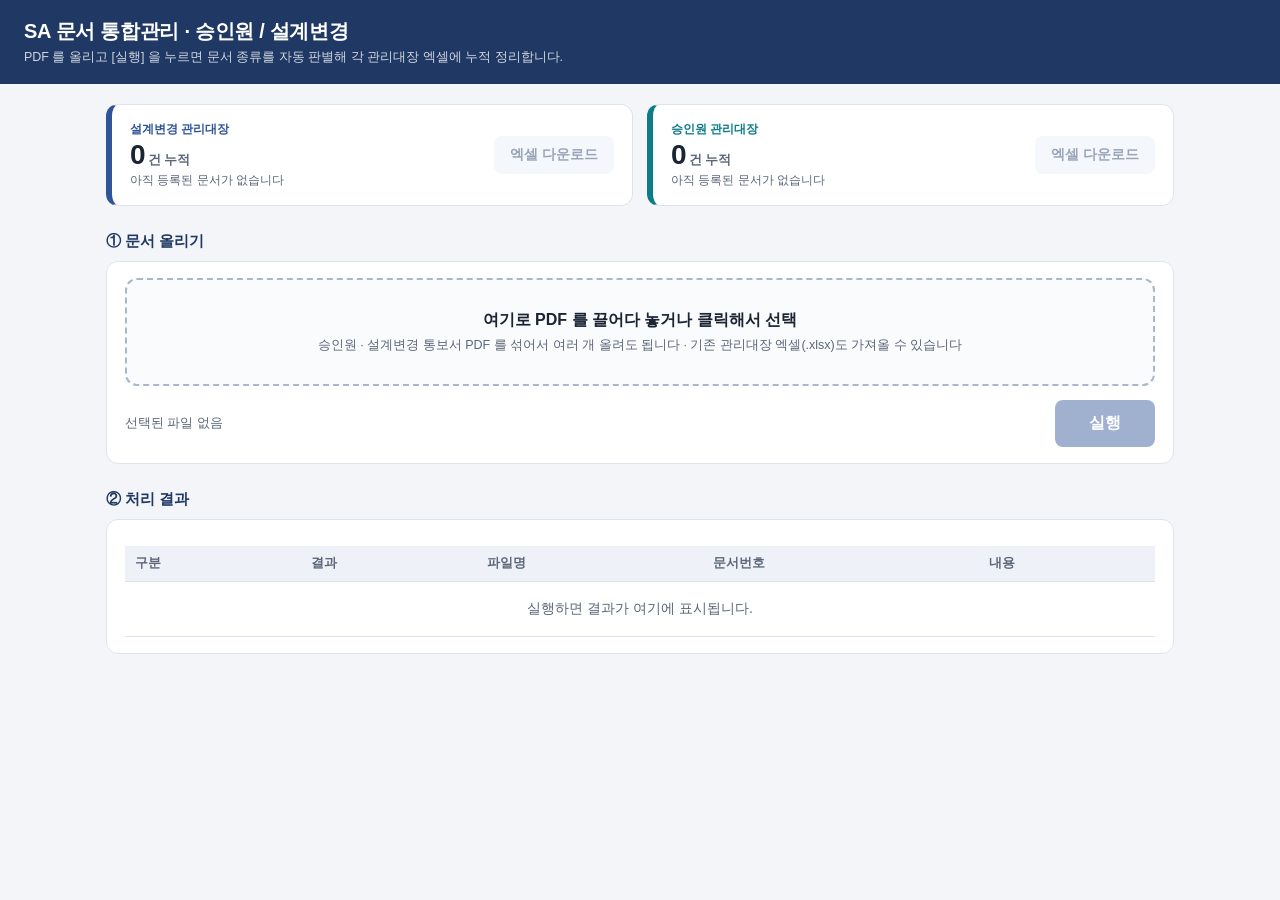
==== SA_문서통합관리/web/index.html @ 0dd3e454 "승인원·설계변경 통합관리 웹앱: 한 화면 업로드 → 자동 판별 → 대장 누적 → 엑셀 다운로드 - app.py(Flask/waitress) + web/index.html 단일 화면" ====
<!doctype html>
<html lang="ko">
<head>
<meta charset="utf-8">
<meta name="viewport" content="width=device-width, initial-scale=1">
<title>SA 문서 통합관리</title>
<style>
  :root {
    --bg: #f3f5f9; --card: #ffffff; --ink: #1b2433; --sub: #5b6678; --line: #dfe4ec;
    --brand: #1f3864; --brand-2: #2f5597; --accent: #e8eef8;
    --ok: #1e7b3c; --ok-bg: #e3f4e8; --warn: #8a6100; --warn-bg: #fff3cd;
    --dup: #a2321b; --dup-bg: #fde4dd; --err: #6b2a8a; --err-bg: #f1e4f8;
    --ecn: #2f5597; --apr: #0e7c86;
  }
  * { box-sizing: border-box; }
  body { margin: 0; background: var(--bg); color: var(--ink);
         font-family: "Malgun Gothic", "맑은 고딕", "Apple SD Gothic Neo", sans-serif; font-size: 14px; }
  header { background: var(--brand); color: #fff; padding: 18px 24px; }
  header h1 { margin: 0; font-size: 20px; letter-spacing: -0.3px; }
  header p { margin: 4px 0 0; font-size: 12.5px; opacity: .8; }
  main { max-width: 1100px; margin: 0 auto; padding: 20px 16px 48px; }

  .ledgers { display: grid; grid-template-columns: repeat(auto-fit, minmax(300px, 1fr)); gap: 14px; }
  .card { background: var(--card); border: 1px solid var(--line); border-radius: 12px; padding: 16px 18px; }
  .ledger { display: flex; align-items: center; gap: 16px; border-left: 6px solid var(--ecn); }
  .ledger.approval { border-left-color: var(--apr); }
  .ledger .meta { flex: 1; min-width: 0; }
  .ledger .tag { font-size: 12px; font-weight: 700; color: var(--ecn); }
  .ledger.approval .tag { color: var(--apr); }
  .ledger .count { font-size: 28px; font-weight: 800; line-height: 1.2; }
  .ledger .count small { font-size: 13px; font-weight: 600; color: var(--sub); margin-left: 2px; }
  .ledger .file { font-size: 12px; color: var(--sub); overflow-wrap: anywhere; }
  .new { display: none; margin-left: 6px; background: #ff4d4f; color: #fff; font-size: 10.5px;
         padding: 1px 6px; border-radius: 8px; vertical-align: middle; }
  .ledger.updated .new { display: inline-block; }

  .btn { border: 0; border-radius: 8px; padding: 10px 16px; font-size: 14px; font-weight: 700;
         cursor: pointer; font-family: inherit; white-space: nowrap; }
  .btn:disabled { opacity: .45; cursor: not-allowed; }
  .btn.dl { background: var(--accent); color: var(--brand); }
  .btn.dl:not(:disabled):hover { background: #d6e1f3; }
  .btn.run { background: var(--brand-2); color: #fff; padding: 13px 34px; font-size: 16px; }
  .btn.run:not(:disabled):hover { background: var(--brand); }
  .btn.ghost { background: transparent; color: var(--sub); padding: 8px 10px; font-weight: 600; }

  h2 { font-size: 15px; margin: 26px 0 10px; color: var(--brand); }
  .drop { border: 2px dashed #a9b6cc; border-radius: 12px; background: #fafbfd; padding: 30px 16px;
          text-align: center; cursor: pointer; transition: .15s; }
  .drop.over { border-color: var(--brand-2); background: var(--accent); }
  .drop b { font-size: 16px; }
  .drop p { margin: 6px 0 0; color: var(--sub); font-size: 12.5px; }
  .files { margin-top: 10px; display: none; }
  .files.show { display: block; }
  .file-row { display: flex; align-items: center; gap: 10px; padding: 7px 10px; border-bottom: 1px solid var(--line); }
  .file-row:last-child { border-bottom: 0; }
  .file-row .nm { flex: 1; min-width: 0; overflow-wrap: anywhere; }
  .file-row .sz { color: var(--sub); font-size: 12px; }
  .file-row .x { border: 0; background: none; color: #999; font-size: 18px; cursor: pointer; line-height: 1; }
  .actions { display: flex; align-items: center; justify-content: space-between; gap: 10px; margin-top: 14px; flex-wrap: wrap; }
  .hint { color: var(--sub); font-size: 12.5px; }

  .summary { display: flex; gap: 8px; flex-wrap: wrap; margin-bottom: 10px; }
  .chip { padding: 5px 12px; border-radius: 16px; font-weight: 700; font-size: 13px; }
  .k-등록 { background: var(--ok-bg); color: var(--ok); }
  .k-확인필요 { background: var(--warn-bg); color: var(--warn); }
  .k-중복 { background: var(--dup-bg); color: var(--dup); }
  .k-오류 { background: var(--err-bg); color: var(--err); }
  .table-wrap { overflow-x: auto; }
  table { width: 100%; border-collapse: collapse; background: var(--card); }
  th, td { padding: 9px 10px; border-bottom: 1px solid var(--line); text-align: left; vertical-align: top; }
  th { background: #eef2f8; font-size: 12.5px; color: var(--sub); white-space: nowrap; }
  td .badge { display: inline-block; padding: 2px 8px; border-radius: 6px; font-size: 12px; font-weight: 700; white-space: nowrap; }
  .t-설계변경 { background: #e2e9f6; color: var(--ecn); }
  .t-승인원 { background: #dcf1f2; color: var(--apr); }
  .t-미분류 { background: #eee; color: #666; }
  td.msg { color: var(--sub); font-size: 13px; overflow-wrap: anywhere; }
  td.key { font-weight: 700; white-space: nowrap; }
  .empty { color: var(--sub); text-align: center; padding: 18px; }

  .spinner { display: inline-block; width: 16px; height: 16px; border: 2px solid rgba(255,255,255,.5);
             border-top-color: #fff; border-radius: 50%; animation: spin .8s linear infinite; vertical-align: -3px; margin-right: 6px; }
  @keyframes spin { to { transform: rotate(360deg); } }

  .modal-bg { position: fixed; inset: 0; background: rgba(15, 23, 42, .45); display: none;
              align-items: center; justify-content: center; padding: 16px; z-index: 10; }
  .modal-bg.show { display: flex; }
  .modal { background: #fff; border-radius: 14px; max-width: 560px; width: 100%; max-height: 80vh;
           display: flex; flex-direction: column; box-shadow: 0 20px 50px rgba(0,0,0,.25); }
  .modal h3 { margin: 0; padding: 16px 20px; font-size: 17px; border-bottom: 1px solid var(--line); }
  .modal.dup h3 { color: var(--dup); }
  .modal.err h3 { color: var(--err); }
  .modal .body { padding: 14px 20px; overflow-y: auto; }
  .modal .body .it { padding: 8px 0; border-bottom: 1px dashed var(--line); }
  .modal .body .it:last-child { border-bottom: 0; }
  .modal .body .it b { overflow-wrap: anywhere; }
  .modal .body .it div { color: var(--sub); font-size: 13px; margin-top: 3px; overflow-wrap: anywhere; }
  .modal .foot { padding: 12px 20px; border-top: 1px solid var(--line); text-align: right; }
  .modal .foot .btn { background: var(--brand-2); color: #fff; }
  @media (max-width: 560px) {
    header { padding: 14px 16px; }
    .ledger { flex-wrap: wrap; }
    .btn.run { width: 100%; }
    thead { display: none; }
    table, tbody, tr, td { display: block; width: 100%; }
    tr { border-bottom: 1px solid var(--line); padding: 8px 0; }
    td { border: 0; padding: 3px 4px; }
    td:nth-child(1), td:nth-child(2) { display: inline-block; width: auto; }
    td.key:empty { display: none; }
  }
</style>
</head>
<body>
<header>
  <h1>SA 문서 통합관리 · 승인원 / 설계변경</h1>
  <p>PDF 를 올리고 [실행] 을 누르면 문서 종류를 자동 판별해 각 관리대장 엑셀에 누적 정리합니다.</p>
</header>
<main>
  <section class="ledgers">
    <div class="card ledger ecn" id="card-ecn">
      <div class="meta">
        <div class="tag">설계변경 관리대장<span class="new">NEW</span></div>
        <div class="count"><span id="ecn-count">0</span><small>건 누적</small></div>
        <div class="file" id="ecn-file">아직 등록된 문서가 없습니다</div>
      </div>
      <button class="btn dl" id="ecn-dl" disabled>엑셀 다운로드</button>
    </div>
    <div class="card ledger approval" id="card-approval">
      <div class="meta">
        <div class="tag">승인원 관리대장<span class="new">NEW</span></div>
        <div class="count"><span id="approval-count">0</span><small>건 누적</small></div>
        <div class="file" id="approval-file">아직 등록된 문서가 없습니다</div>
      </div>
      <button class="btn dl" id="approval-dl" disabled>엑셀 다운로드</button>
    </div>
  </section>

  <h2>① 문서 올리기</h2>
  <div class="card">
    <div class="drop" id="drop">
      <b>여기로 PDF 를 끌어다 놓거나 클릭해서 선택</b>
      <p>승인원 · 설계변경 통보서 PDF 를 섞어서 여러 개 올려도 됩니다 · 기존 관리대장 엑셀(.xlsx)도 가져올 수 있습니다</p>
      <input type="file" id="picker" accept=".pdf,.xlsx" multiple hidden>
    </div>
    <div class="files" id="files"></div>
    <div class="actions">
      <span class="hint" id="hint">선택된 파일 없음</span>
      <div>
        <button class="btn ghost" id="clear" hidden>전체 지우기</button>
        <button class="btn run" id="run" disabled>실행</button>
      </div>
    </div>
  </div>

  <h2>② 처리 결과</h2>
  <div class="card">
    <div class="summary" id="summary"></div>
    <div class="table-wrap">
      <table>
        <thead><tr><th>구분</th><th>결과</th><th>파일명</th><th>문서번호</th><th>내용</th></tr></thead>
        <tbody id="rows"><tr><td colspan="5" class="empty">실행하면 결과가 여기에 표시됩니다.</td></tr></tbody>
      </table>
    </div>
  </div>
</main>

<div class="modal-bg" id="modal-bg">
  <div class="modal" id="modal">
    <h3 id="modal-title"></h3>
    <div class="body" id="modal-body"></div>
    <div class="foot"><button class="btn" id="modal-ok">확인</button></div>
  </div>
</div>

<script>
(() => {
  const $ = (id) => document.getElementById(id);
  let picked = [];
  let modalQueue = [];

  const esc = (s) => String(s ?? "").replace(/[&<>"']/g, (c) => ({ "&": "&amp;", "<": "&lt;", ">": "&gt;", '"': "&quot;", "'": "&#39;" }[c]));
  const size = (n) => n > 1048576 ? (n / 1048576).toFixed(1) + " MB" : Math.max(1, Math.round(n / 1024)) + " KB";

  function renderLedger(kind, info, updated) {
    $(kind + "-count").textContent = info.count;
    $(kind + "-file").textContent = info.exists ? `${info.download_name} · 최종 저장 ${info.saved}` : "아직 등록된 문서가 없습니다";
    $(kind + "-dl").disabled = !info.exists;
    $("card-" + kind).classList.toggle("updated", !!updated);
  }

  async function refresh() {
    const r = await fetch("/api/status");
    const s = await r.json();
    renderLedger("ecn", s.ecn);
    renderLedger("approval", s.approval);
  }

  function renderFiles() {
    const box = $("files");
    box.classList.toggle("show", picked.length > 0);
    box.innerHTML = picked.map((f, i) =>
      `<div class="file-row"><span class="nm">${esc(f.name)}</span><span class="sz">${size(f.size)}</span>` +
      `<button class="x" data-i="${i}" title="빼기">×</button></div>`).join("");
    $("hint").textContent = picked.length ? `${picked.length}개 파일 선택됨` : "선택된 파일 없음";
    $("run").disabled = picked.length === 0;
    $("clear").hidden = picked.length === 0;
  }

  function addFiles(list) {
    for (const f of list) {
      if (!/\.(pdf|xlsx)$/i.test(f.name)) continue;
      if (!picked.some((p) => p.name === f.name && p.size === f.size)) picked.push(f);
    }
    renderFiles();
  }

  function showModal(kind, title, items) {
    modalQueue.push({ kind, title, items });
    if (!$("modal-bg").classList.contains("show")) nextModal();
  }
  function nextModal() {
    const m = modalQueue.shift();
    if (!m) { $("modal-bg").classList.remove("show"); return; }
    $("modal").className = "modal " + m.kind;
    $("modal-title").textContent = m.title;
    $("modal-body").innerHTML = m.items.map((it) =>
      `<div class="it"><b>${esc(it.head)}</b><div>${esc(it.text)}</div></div>`).join("");
    $("modal-bg").classList.add("show");
    $("modal-ok").focus();
  }

  function renderResults(data) {
    const res = data.results || [];
    const cnt = { 등록: 0, 확인필요: 0, 중복: 0, 오류: 0 };
    res.forEach((r) => cnt[r.kind] = (cnt[r.kind] || 0) + 1);
    $("summary").innerHTML = Object.entries(cnt).map(([k, v]) => `<span class="chip k-${k}">${k} ${v}</span>`).join("");
    $("rows").innerHTML = res.length ? res.map((r) =>
      `<tr><td><span class="badge t-${esc(r.type_label)}">${esc(r.type_label)}</span></td>` +
      `<td><span class="badge k-${esc(r.kind)}">${esc(r.kind)}</span></td>` +
      `<td>${esc(r.file)}</td><td class="key">${esc(r.key)}</td><td class="msg">${esc(r.msg)}</td></tr>`).join("")
      : `<tr><td colspan="5" class="empty">처리된 파일이 없습니다.</td></tr>`;

    const added = (t) => res.some((r) => r.type === t && (r.kind === "등록" || r.kind === "확인필요"));
    renderLedger("ecn", data.ecn, added("ecn"));
    renderLedger("approval", data.approval, added("approval"));

    if (data.errors && data.errors.length)
      showModal("err", "저장 오류", data.errors.map((e) => ({ head: "대장 저장 실패", text: e })));
    const dups = res.filter((r) => r.kind === "중복");
    if (dups.length)
      showModal("dup", `중복 문서입니다 - 등록하지 않았습니다 (${dups.length}건)`,
        dups.map((r) => ({ head: `[${r.type_label}] ${r.file}`, text: r.msg })));
    const errs = res.filter((r) => r.kind === "오류");
    if (errs.length)
      showModal("err", `인식할 수 없는 파일 (${errs.length}건)`,
        errs.map((r) => ({ head: r.file, text: r.msg })));
  }

  async function run() {
    if (!picked.length) return;
    const fd = new FormData();
    picked.forEach((f) => fd.append("files", f, f.name));
    $("run").disabled = true;
    $("run").innerHTML = `<span class="spinner"></span>처리 중… (${picked.length}개)`;
    try {
      const r = await fetch("/api/process", { method: "POST", body: fd });
      const data = await r.json();
      if (!r.ok) throw new Error(data.error || r.statusText);
      renderResults(data);
      picked = [];
      renderFiles();
    } catch (e) {
      showModal("err", "처리 실패", [{ head: "서버 오류", text: e.message || String(e) }]);
    } finally {
      $("run").textContent = "실행";
      $("run").disabled = picked.length === 0;
    }
  }

  const drop = $("drop");
  drop.addEventListener("click", () => $("picker").click());
  $("picker").addEventListener("change", (e) => { addFiles(e.target.files); e.target.value = ""; });
  ["dragenter", "dragover"].forEach((ev) => drop.addEventListener(ev, (e) => { e.preventDefault(); drop.classList.add("over"); }));
  ["dragleave", "drop"].forEach((ev) => drop.addEventListener(ev, (e) => { e.preventDefault(); drop.classList.remove("over"); }));
  drop.addEventListener("drop", (e) => addFiles(e.dataTransfer.files));
  window.addEventListener("dragover", (e) => e.preventDefault());
  window.addEventListener("drop", (e) => e.preventDefault());
  $("files").addEventListener("click", (e) => {
    const i = e.target.dataset.i;
    if (i !== undefined) { picked.splice(Number(i), 1); renderFiles(); }
  });
  $("clear").addEventListener("click", () => { picked = []; renderFiles(); });
  $("run").addEventListener("click", run);
  $("modal-ok").addEventListener("click", nextModal);
  $("ecn-dl").addEventListener("click", () => { location.href = "/download/ecn"; });
  $("approval-dl").addEventListener("click", () => { location.href = "/download/approval"; });
  refresh().catch(() => {});
})();
</script>
</body>
</html>
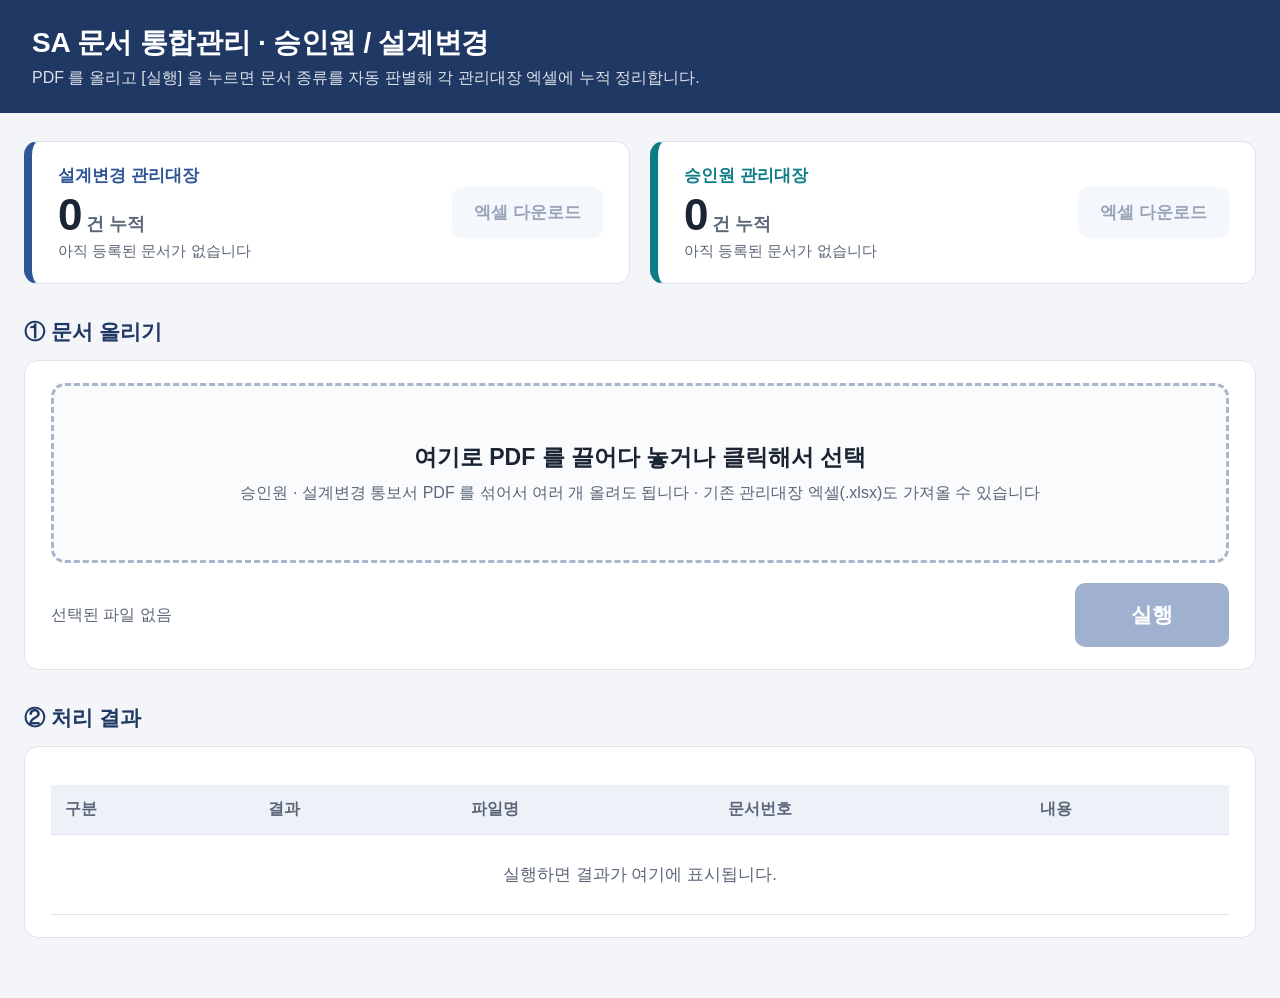
==== commit bfaf54bc: "통합관리 화면: 글자·버튼·업로드 영역 확대, 휴대폰 화면 다운로드 버튼 전체폭 Co-Authored-By: Claude Opus 5.5 <noreply@anthropic.com>" ====
--- a/SA_문서통합관리/web/index.html
+++ b/SA_문서통합관리/web/index.html
@@ -14,90 +14,97 @@
   }
   * { box-sizing: border-box; }
   body { margin: 0; background: var(--bg); color: var(--ink);
-         font-family: "Malgun Gothic", "맑은 고딕", "Apple SD Gothic Neo", sans-serif; font-size: 14px; }
-  header { background: var(--brand); color: #fff; padding: 18px 24px; }
-  header h1 { margin: 0; font-size: 20px; letter-spacing: -0.3px; }
-  header p { margin: 4px 0 0; font-size: 12.5px; opacity: .8; }
-  main { max-width: 1100px; margin: 0 auto; padding: 20px 16px 48px; }
-
-  .ledgers { display: grid; grid-template-columns: repeat(auto-fit, minmax(300px, 1fr)); gap: 14px; }
-  .card { background: var(--card); border: 1px solid var(--line); border-radius: 12px; padding: 16px 18px; }
-  .ledger { display: flex; align-items: center; gap: 16px; border-left: 6px solid var(--ecn); }
+         font-family: "Malgun Gothic", "맑은 고딕", "Apple SD Gothic Neo", sans-serif; font-size: 17px; }
+  header { background: var(--brand); color: #fff; padding: 24px 32px; }
+  header h1 { margin: 0; font-size: 28px; letter-spacing: -0.3px; }
+  header p { margin: 6px 0 0; font-size: 16px; opacity: .85; }
+  main { max-width: 1440px; margin: 0 auto; padding: 28px 24px 60px; }
+
+  .ledgers { display: grid; grid-template-columns: repeat(auto-fit, minmax(min(380px, 100%), 1fr)); gap: 20px; }
+  .card { background: var(--card); border: 1px solid var(--line); border-radius: 14px; padding: 22px 26px; }
+  .ledger { display: flex; align-items: center; gap: 20px; border-left: 8px solid var(--ecn); }
   .ledger.approval { border-left-color: var(--apr); }
   .ledger .meta { flex: 1; min-width: 0; }
-  .ledger .tag { font-size: 12px; font-weight: 700; color: var(--ecn); }
+  .ledger .tag { font-size: 17px; font-weight: 700; color: var(--ecn); }
   .ledger.approval .tag { color: var(--apr); }
-  .ledger .count { font-size: 28px; font-weight: 800; line-height: 1.2; }
-  .ledger .count small { font-size: 13px; font-weight: 600; color: var(--sub); margin-left: 2px; }
-  .ledger .file { font-size: 12px; color: var(--sub); overflow-wrap: anywhere; }
-  .new { display: none; margin-left: 6px; background: #ff4d4f; color: #fff; font-size: 10.5px;
-         padding: 1px 6px; border-radius: 8px; vertical-align: middle; }
+  .ledger .count { font-size: 44px; font-weight: 800; line-height: 1.25; }
+  .ledger .count small { font-size: 18px; font-weight: 600; color: var(--sub); margin-left: 4px; }
+  .ledger .file { font-size: 15px; color: var(--sub); overflow-wrap: anywhere; }
+  .new { display: none; margin-left: 8px; background: #ff4d4f; color: #fff; font-size: 13px;
+         padding: 2px 8px; border-radius: 8px; vertical-align: middle; }
   .ledger.updated .new { display: inline-block; }
 
-  .btn { border: 0; border-radius: 8px; padding: 10px 16px; font-size: 14px; font-weight: 700;
+  .btn { border: 0; border-radius: 10px; padding: 14px 22px; font-size: 17px; font-weight: 700;
          cursor: pointer; font-family: inherit; white-space: nowrap; }
   .btn:disabled { opacity: .45; cursor: not-allowed; }
   .btn.dl { background: var(--accent); color: var(--brand); }
   .btn.dl:not(:disabled):hover { background: #d6e1f3; }
-  .btn.run { background: var(--brand-2); color: #fff; padding: 13px 34px; font-size: 16px; }
+  .btn.run { background: var(--brand-2); color: #fff; padding: 18px 56px; font-size: 21px; }
   .btn.run:not(:disabled):hover { background: var(--brand); }
-  .btn.ghost { background: transparent; color: var(--sub); padding: 8px 10px; font-weight: 600; }
-
-  h2 { font-size: 15px; margin: 26px 0 10px; color: var(--brand); }
-  .drop { border: 2px dashed #a9b6cc; border-radius: 12px; background: #fafbfd; padding: 30px 16px;
+  .btn.ghost { background: transparent; color: var(--sub); padding: 12px 14px; font-weight: 600; }
+
+  h2 { font-size: 21px; margin: 34px 0 14px; color: var(--brand); }
+  .drop { border: 3px dashed #a9b6cc; border-radius: 14px; background: #fafbfd; padding: 56px 20px;
           text-align: center; cursor: pointer; transition: .15s; }
   .drop.over { border-color: var(--brand-2); background: var(--accent); }
-  .drop b { font-size: 16px; }
-  .drop p { margin: 6px 0 0; color: var(--sub); font-size: 12.5px; }
+  .drop b { font-size: 23px; }
+  .drop p { margin: 10px 0 0; color: var(--sub); font-size: 16px; }
   .files { margin-top: 10px; display: none; }
   .files.show { display: block; }
-  .file-row { display: flex; align-items: center; gap: 10px; padding: 7px 10px; border-bottom: 1px solid var(--line); }
+  .file-row { display: flex; align-items: center; gap: 12px; padding: 11px 12px; border-bottom: 1px solid var(--line); }
   .file-row:last-child { border-bottom: 0; }
   .file-row .nm { flex: 1; min-width: 0; overflow-wrap: anywhere; }
-  .file-row .sz { color: var(--sub); font-size: 12px; }
-  .file-row .x { border: 0; background: none; color: #999; font-size: 18px; cursor: pointer; line-height: 1; }
-  .actions { display: flex; align-items: center; justify-content: space-between; gap: 10px; margin-top: 14px; flex-wrap: wrap; }
-  .hint { color: var(--sub); font-size: 12.5px; }
-
-  .summary { display: flex; gap: 8px; flex-wrap: wrap; margin-bottom: 10px; }
-  .chip { padding: 5px 12px; border-radius: 16px; font-weight: 700; font-size: 13px; }
+  .file-row .sz { color: var(--sub); font-size: 15px; }
+  .file-row .x { border: 0; background: none; color: #999; font-size: 24px; cursor: pointer; line-height: 1; }
+  .actions { display: flex; align-items: center; justify-content: space-between; gap: 12px; margin-top: 20px; flex-wrap: wrap; }
+  .hint { color: var(--sub); font-size: 16px; }
+
+  .summary { display: flex; gap: 10px; flex-wrap: wrap; margin-bottom: 16px; }
+  .chip { padding: 8px 18px; border-radius: 20px; font-weight: 700; font-size: 17px; }
   .k-등록 { background: var(--ok-bg); color: var(--ok); }
   .k-확인필요 { background: var(--warn-bg); color: var(--warn); }
   .k-중복 { background: var(--dup-bg); color: var(--dup); }
   .k-오류 { background: var(--err-bg); color: var(--err); }
   .table-wrap { overflow-x: auto; }
   table { width: 100%; border-collapse: collapse; background: var(--card); }
-  th, td { padding: 9px 10px; border-bottom: 1px solid var(--line); text-align: left; vertical-align: top; }
-  th { background: #eef2f8; font-size: 12.5px; color: var(--sub); white-space: nowrap; }
-  td .badge { display: inline-block; padding: 2px 8px; border-radius: 6px; font-size: 12px; font-weight: 700; white-space: nowrap; }
+  th, td { padding: 14px 14px; border-bottom: 1px solid var(--line); text-align: left; vertical-align: top; }
+  th { background: #eef2f8; font-size: 16px; color: var(--sub); white-space: nowrap; }
+  td .badge { display: inline-block; padding: 4px 11px; border-radius: 8px; font-size: 15px; font-weight: 700; white-space: nowrap; }
   .t-설계변경 { background: #e2e9f6; color: var(--ecn); }
   .t-승인원 { background: #dcf1f2; color: var(--apr); }
   .t-미분류 { background: #eee; color: #666; }
-  td.msg { color: var(--sub); font-size: 13px; overflow-wrap: anywhere; }
+  td.msg { color: var(--sub); font-size: 16px; overflow-wrap: anywhere; }
   td.key { font-weight: 700; white-space: nowrap; }
-  .empty { color: var(--sub); text-align: center; padding: 18px; }
-
-  .spinner { display: inline-block; width: 16px; height: 16px; border: 2px solid rgba(255,255,255,.5);
+  .empty { color: var(--sub); text-align: center; padding: 28px; }
+
+  .spinner { display: inline-block; width: 20px; height: 20px; border: 2px solid rgba(255,255,255,.5);
              border-top-color: #fff; border-radius: 50%; animation: spin .8s linear infinite; vertical-align: -3px; margin-right: 6px; }
   @keyframes spin { to { transform: rotate(360deg); } }
 
   .modal-bg { position: fixed; inset: 0; background: rgba(15, 23, 42, .45); display: none;
               align-items: center; justify-content: center; padding: 16px; z-index: 10; }
   .modal-bg.show { display: flex; }
-  .modal { background: #fff; border-radius: 14px; max-width: 560px; width: 100%; max-height: 80vh;
+  .modal { background: #fff; border-radius: 16px; max-width: 720px; width: 100%; max-height: 80vh;
            display: flex; flex-direction: column; box-shadow: 0 20px 50px rgba(0,0,0,.25); }
-  .modal h3 { margin: 0; padding: 16px 20px; font-size: 17px; border-bottom: 1px solid var(--line); }
+  .modal h3 { margin: 0; padding: 22px 26px; font-size: 22px; border-bottom: 1px solid var(--line); }
   .modal.dup h3 { color: var(--dup); }
   .modal.err h3 { color: var(--err); }
-  .modal .body { padding: 14px 20px; overflow-y: auto; }
-  .modal .body .it { padding: 8px 0; border-bottom: 1px dashed var(--line); }
+  .modal .body { padding: 18px 26px; overflow-y: auto; }
+  .modal .body .it { padding: 12px 0; border-bottom: 1px dashed var(--line); }
   .modal .body .it:last-child { border-bottom: 0; }
   .modal .body .it b { overflow-wrap: anywhere; }
-  .modal .body .it div { color: var(--sub); font-size: 13px; margin-top: 3px; overflow-wrap: anywhere; }
-  .modal .foot { padding: 12px 20px; border-top: 1px solid var(--line); text-align: right; }
+  .modal .body .it div { color: var(--sub); font-size: 16px; margin-top: 3px; overflow-wrap: anywhere; }
+  .modal .foot { padding: 16px 26px; border-top: 1px solid var(--line); text-align: right; }
   .modal .foot .btn { background: var(--brand-2); color: #fff; }
   @media (max-width: 560px) {
-    header { padding: 14px 16px; }
+    body { font-size: 15px; }
+    header { padding: 16px; }
+    header h1 { font-size: 21px; }
+    main { padding: 18px 14px 40px; }
+    .ledger .count { font-size: 34px; }
+    .ledger .meta { flex-basis: 100%; }
+    .ledger .btn { width: 100%; }
+    .drop { padding: 34px 14px; }
     .ledger { flex-wrap: wrap; }
     .btn.run { width: 100%; }
     thead { display: none; }
